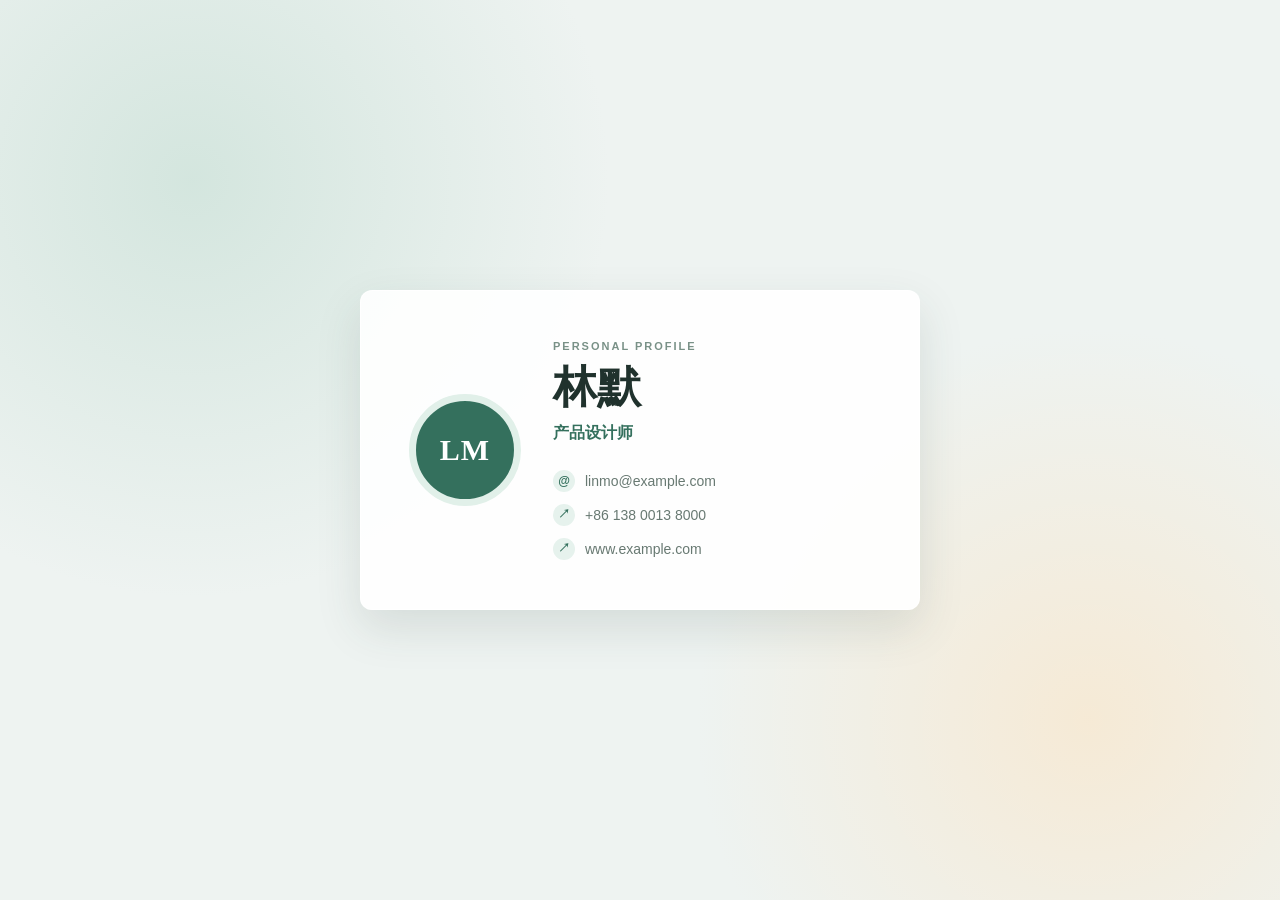
==== index.html @ 9701b08a "个人名片" ====
<!DOCTYPE html>
<html lang="zh-CN">
<head>
	<meta charset="UTF-8">
	<meta name="viewport" content="width=device-width, initial-scale=1.0">
	<title>林默 | 个人名片</title>
	<link rel="stylesheet" href="style.css">
</head>
<body>
	<!-- 页面主内容：个人名片卡片 -->
	<main class="page-container">
		<article class="profile-card">
			<!-- 使用姓名首字母作为头像占位，避免依赖外部图片资源 -->
			<div class="avatar" aria-label="林默的头像">LM</div>

			<div class="profile-content">
				<!-- 个人基本信息 -->
				<p class="eyebrow">PERSONAL PROFILE</p>
				<h1>林默</h1>
				<p class="job-title">产品设计师</p>

				<!-- 联系方式列表 -->
				<address class="contact-list">
					<a href="mailto:linmo@example.com">
						<span class="contact-icon" aria-hidden="true">@</span>
						<span>linmo@example.com</span>
					</a>
					<a href="tel:+8613800138000">
						<span class="contact-icon" aria-hidden="true">↗</span>
						<span>+86 138 0013 8000</span>
					</a>
					<a href="https://www.example.com" target="_blank" rel="noopener noreferrer">
						<span class="contact-icon" aria-hidden="true">↗</span>
						<span>www.example.com</span>
					</a>
				</address>
			</div>
		</article>
	</main>
</body>
</html>
---- style.css ----
/* 页面基础样式：统一盒模型并移除浏览器默认边距 */
* {
	box-sizing: border-box;
}

html,
body {
	min-height: 100%;
	margin: 0;
}

body {
	color: #263238;
	background: #eef3f1;
	font-family: "PingFang SC", "Microsoft YaHei", sans-serif;
}

/* 让名片在不同屏幕尺寸下始终保持水平、垂直居中 */
.page-container {
	display: grid;
	min-height: 100vh;
	padding: 24px;
	place-items: center;
	background:
		radial-gradient(circle at 15% 20%, rgba(175, 211, 196, 0.42), transparent 32%),
		radial-gradient(circle at 85% 80%, rgba(255, 223, 181, 0.46), transparent 30%),
		#eef3f1;
}

/* 名片主体：12px 圆角、柔和阴影和悬停上浮动画 */
.profile-card {
	display: flex;
	width: min(100%, 560px);
	min-height: 320px;
	gap: 32px;
	align-items: center;
	padding: 48px;
	border: 1px solid rgba(255, 255, 255, 0.8);
	border-radius: 12px;
	background: rgba(255, 255, 255, 0.9);
	box-shadow: 0 18px 45px rgba(47, 73, 65, 0.13);
	transition: transform 260ms ease, box-shadow 260ms ease;
}

.profile-card:hover {
	transform: translateY(-6px);
	box-shadow: 0 24px 52px rgba(47, 73, 65, 0.19);
}

/* 圆形头像使用品牌色和姓名首字母，保证无图片时也能完整展示 */
.avatar {
	display: grid;
	flex: 0 0 112px;
	width: 112px;
	height: 112px;
	color: #ffffff;
	border: 7px solid #e1f0e9;
	border-radius: 50%;
	background: #34705d;
	font-family: Georgia, serif;
	font-size: 30px;
	font-weight: 700;
	letter-spacing: 1px;
	place-items: center;
}

.profile-content {
	min-width: 0;
}

.eyebrow {
	margin: 0 0 12px;
	color: #799187;
	font-size: 11px;
	font-weight: 700;
	letter-spacing: 2px;
}

h1 {
	margin: 0;
	color: #20322d;
	font-family: Georgia, "Songti SC", serif;
	font-size: clamp(32px, 6vw, 44px);
	line-height: 1.1;
}

.job-title {
	margin: 10px 0 26px;
	color: #34705d;
	font-size: 16px;
	font-weight: 600;
}

/* address 默认带有斜体样式，这里恢复为普通文字以保持简洁 */
.contact-list {
	display: grid;
	gap: 12px;
	font-style: normal;
}

.contact-list a {
	display: flex;
	min-width: 0;
	gap: 10px;
	align-items: center;
	color: #687972;
	font-size: 14px;
	text-decoration: none;
	transition: color 180ms ease;
}

.contact-list a:hover {
	color: #34705d;
}

.contact-icon {
	display: inline-grid;
	flex: 0 0 22px;
	width: 22px;
	height: 22px;
	color: #34705d;
	border-radius: 50%;
	background: #e6f2ed;
	font-size: 12px;
	font-weight: 700;
	place-items: center;
}

/* 小屏幕下改为上下布局，避免内容拥挤 */
@media (max-width: 520px) {
	.profile-card {
		flex-direction: column;
		align-items: flex-start;
		gap: 24px;
		padding: 32px 28px;
	}

	.avatar {
		flex-basis: 88px;
		width: 88px;
		height: 88px;
		font-size: 24px;
	}
}

/* 用户偏好减少动态时，关闭悬停过渡动画 */
@media (prefers-reduced-motion: reduce) {
	.profile-card,
	.contact-list a {
		transition: none;
	}
}
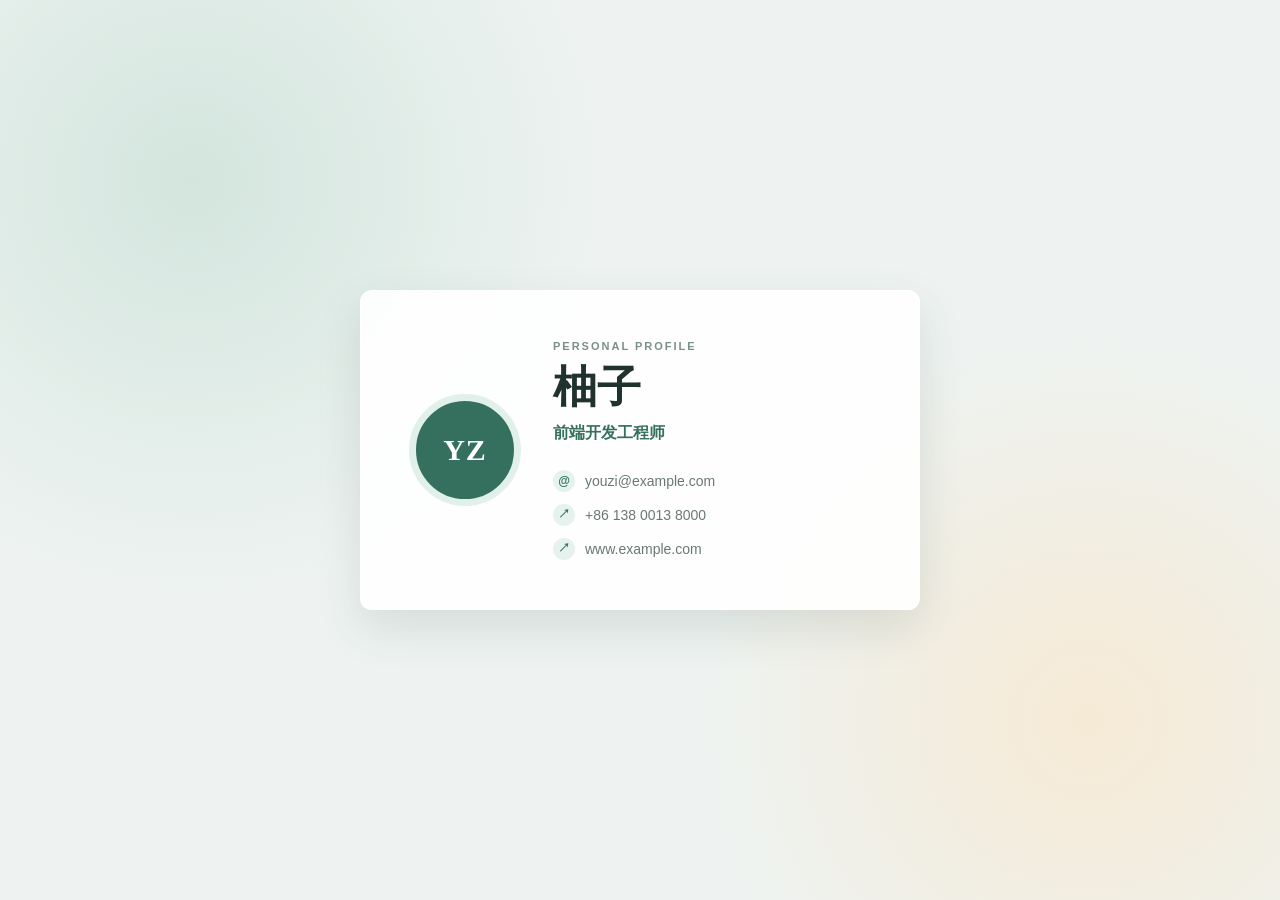
==== commit b2d6dfa9: "chengdu" ====
--- a/index.html
+++ b/index.html
@@ -3,7 +3,7 @@
 <head>
 	<meta charset="UTF-8">
 	<meta name="viewport" content="width=device-width, initial-scale=1.0">
-	<title>林默 | 个人名片</title>
+	<title>柚子 | 个人名片</title>
 	<link rel="stylesheet" href="style.css">
 </head>
 <body>
@@ -11,19 +11,19 @@
 	<main class="page-container">
 		<article class="profile-card">
 			<!-- 使用姓名首字母作为头像占位，避免依赖外部图片资源 -->
-			<div class="avatar" aria-label="林默的头像">LM</div>
+			<div class="avatar" aria-label="林默的头像">YZ</div>
 
 			<div class="profile-content">
 				<!-- 个人基本信息 -->
 				<p class="eyebrow">PERSONAL PROFILE</p>
-				<h1>林默</h1>
-				<p class="job-title">产品设计师</p>
+				<h1>柚子</h1>
+				<p class="job-title">前端开发工程师</p>
 
 				<!-- 联系方式列表 -->
 				<address class="contact-list">
-					<a href="mailto:linmo@example.com">
+					<a href="mailto:youzi@example.com">
 						<span class="contact-icon" aria-hidden="true">@</span>
-						<span>linmo@example.com</span>
+						<span>youzi@example.com</span>
 					</a>
 					<a href="tel:+8613800138000">
 						<span class="contact-icon" aria-hidden="true">↗</span>
